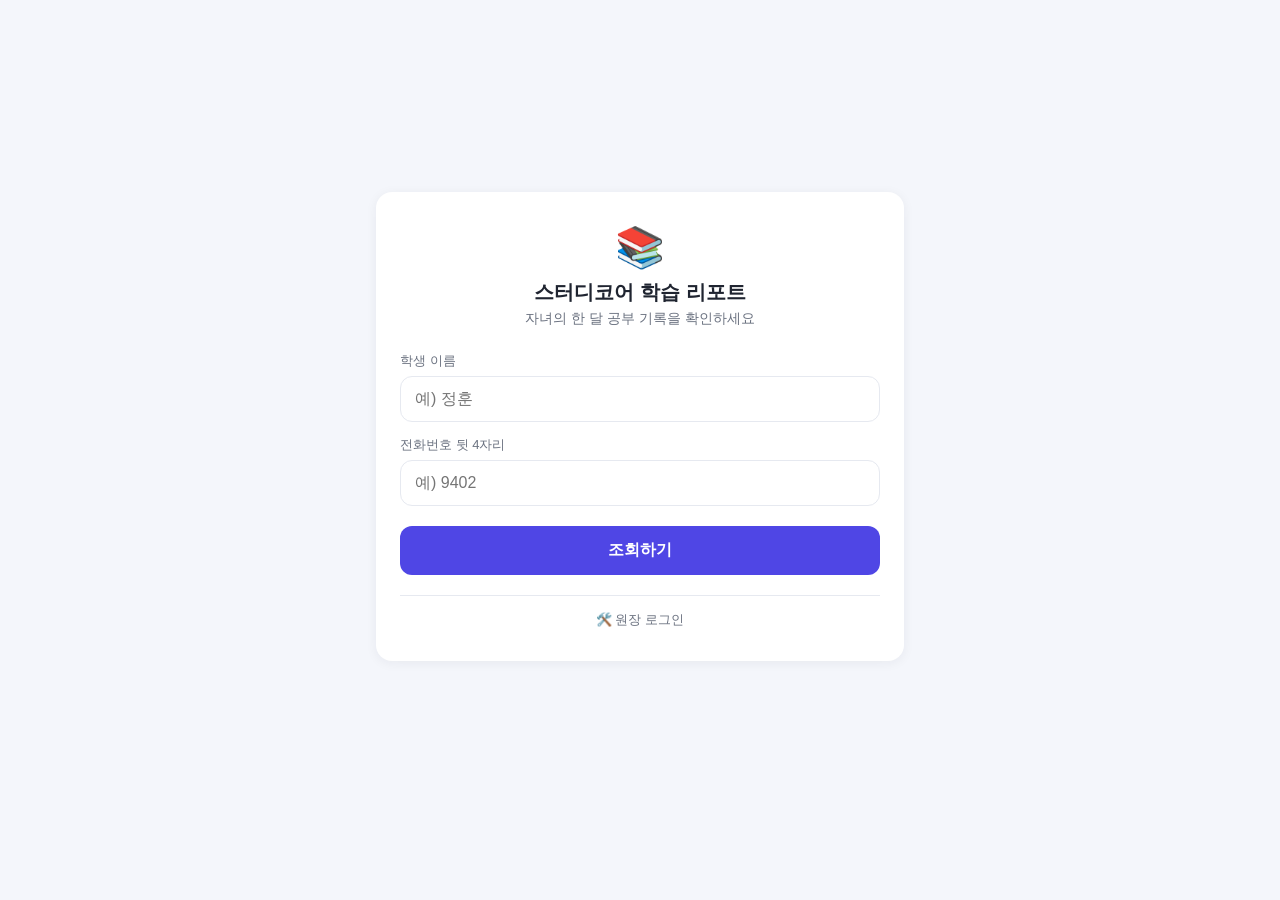
==== web/index.html @ 10ca645f "학생 명부(연락처·프로필) 업로드 기능 추가 - student-info.xlsx 양식 파서(web/roster.js) + 원장 페이지 명부 업로드 UI - 로그인 전화 뒷4자리: " ====
<!DOCTYPE html>
<html lang="ko">
<head>
  <meta charset="UTF-8" />
  <meta name="viewport" content="width=device-width, initial-scale=1.0, viewport-fit=cover" />
  <title>스터디코어 학습 리포트</title>
  <link rel="stylesheet" href="styles.css" />
</head>
<body>
  <!-- ===== 로그인 ===== -->
  <section id="view-login" class="view active">
    <div class="login-card">
      <div class="brand">
        <div class="brand-mark">📚</div>
        <h1>스터디코어 학습 리포트</h1>
        <p class="brand-sub">자녀의 한 달 공부 기록을 확인하세요</p>
      </div>
      <form id="login-form" autocomplete="off">
        <label>
          <span>학생 이름</span>
          <input type="text" id="in-name" placeholder="예) 정훈" required />
        </label>
        <label>
          <span>전화번호 뒷 4자리</span>
          <input type="tel" id="in-phone" inputmode="numeric" maxlength="4"
                 pattern="[0-9]{4}" placeholder="예) 9402" required />
        </label>
        <button type="submit" class="btn-primary">조회하기</button>
        <p id="login-error" class="login-error" hidden></p>
      </form>
      <details class="demo-box" id="demo-box" hidden>
        <summary>🔧 데모 계정 목록 (프로토타입용)</summary>
        <p class="demo-hint">실제 서비스에서는 보이지 않습니다. 아래를 누르면 자동 입력됩니다.</p>
        <div id="demo-list" class="demo-list"></div>
        <p class="demo-hint" style="margin-top:10px"><a href="admin.html">🛠️ 원장용 퇴실 미체크 보정 페이지 →</a></p>
      </details>
      <p class="admin-entry"><a href="admin.html">🛠️ 원장 로그인</a></p>
    </div>
  </section>

  <!-- ===== 월 달력 ===== -->
  <section id="view-calendar" class="view">
    <header class="topbar">
      <div class="topbar-left">
        <div class="student-name" id="cal-student"></div>
        <div class="student-meta" id="cal-meta"></div>
      </div>
      <button class="btn-ghost" id="btn-logout">로그아웃</button>
    </header>

    <div class="month-nav" id="month-nav">
      <button class="nav-arrow" id="prev-month" aria-label="이전 달">‹</button>
      <h2 id="cal-month-title"></h2>
      <button class="nav-arrow" id="next-month" aria-label="다음 달">›</button>
    </div>

    <div id="data-status" class="data-status" hidden></div>

    <div class="summary-grid" id="summary-grid"></div>

    <div class="cal-legend" id="cal-legend">
      <span><i class="dot dot-study"></i> 공부한 날</span>
      <span><i class="dot dot-nocheck"></i> 임시(보정 전)</span>
      <span><i class="dot dot-absent"></i> 결석</span>
      <span><i class="chip-weekend">주말</i></span>
    </div>

    <div class="calendar" id="calendar"></div>

    <div class="class-compare" id="class-compare"></div>

    <button class="btn-primary wide" id="btn-monthly">📊 월간 상세 리포트 보기</button>
  </section>

  <!-- ===== 월간 상세 ===== -->
  <section id="view-monthly" class="view">
    <header class="topbar">
      <button class="btn-ghost" id="btn-back-cal">‹ 달력으로</button>
      <div class="topbar-title" id="monthly-title"></div>
      <span></span>
    </header>
    <div id="monthly-body" class="monthly-body"></div>
  </section>

  <!-- ===== 일자 상세 (모달) ===== -->
  <div id="day-modal" class="modal" hidden>
    <div class="modal-backdrop" data-close="1"></div>
    <div class="modal-card" role="dialog" aria-modal="true">
      <button class="modal-close" data-close="1" aria-label="닫기">✕</button>
      <div id="day-modal-body"></div>
    </div>
  </div>

  <script src="config.js"></script>
  <script src="vendor/supabase.min.js"></script>
  <script src="scapi.js"></script>
  <script src="data.js"></script>
  <script src="dataset.js"></script>
  <script src="aggregate.js"></script>
  <script src="corrections.js"></script>
  <script src="app.js"></script>
</body>
</html>
---- web/styles.css ----
:root {
  --bg: #f4f6fb;
  --card: #ffffff;
  --ink: #1f2430;
  --ink-soft: #6b7280;
  --line: #e6e9f0;
  --primary: #4f46e5;
  --primary-soft: #eef0fe;
  --study: #4f46e5;
  --study-soft: #e8eafe;
  --nocheck: #f59e0b;
  --weekend: #fb7185;
  --good: #16a34a;
  --bad: #dc2626;
  --radius: 16px;
  --shadow: 0 2px 12px rgba(31, 36, 48, 0.06);
}

* { box-sizing: border-box; }
html, body {
  margin: 0; padding: 0;
  background: var(--bg);
  color: var(--ink);
  font-family: "Pretendard", -apple-system, BlinkMacSystemFont, "Segoe UI",
    "Malgun Gothic", "Apple SD Gothic Neo", sans-serif;
  -webkit-font-smoothing: antialiased;
}
button { font-family: inherit; cursor: pointer; }

.view { display: none; max-width: 560px; margin: 0 auto; padding: 0 16px 48px; }
.view.active { display: block; }

/* ===== 로그인 ===== */
#view-login { display: none; min-height: 100vh; }
#view-login.active { display: flex; align-items: center; }
.login-card {
  background: var(--card); width: 100%; border-radius: var(--radius);
  box-shadow: var(--shadow); padding: 32px 24px; margin: 24px auto;
}
.brand { text-align: center; margin-bottom: 24px; }
.brand-mark { font-size: 40px; }
.brand h1 { font-size: 20px; margin: 8px 0 4px; }
.brand-sub { color: var(--ink-soft); font-size: 14px; margin: 0; }
#login-form label { display: block; margin-bottom: 14px; }
#login-form label span { display: block; font-size: 13px; color: var(--ink-soft); margin-bottom: 6px; }
#login-form input {
  width: 100%; padding: 13px 14px; border: 1.5px solid var(--line);
  border-radius: 12px; font-size: 16px; outline: none; transition: border-color .15s;
}
#login-form input:focus { border-color: var(--primary); }
.btn-primary {
  width: 100%; padding: 14px; border: none; border-radius: 12px;
  background: var(--primary); color: #fff; font-size: 16px; font-weight: 600;
  margin-top: 6px; transition: filter .15s;
}
.btn-primary:hover { filter: brightness(1.06); }
.btn-primary.wide { margin-top: 18px; }
.login-error { color: var(--bad); font-size: 13px; text-align: center; margin: 12px 0 0; }

/* 원장 로그인 입구 (로그인 카드 하단, 항상 노출) */
.admin-entry { text-align: center; margin: 20px 0 0; padding-top: 14px; border-top: 1px solid var(--line); }
.admin-entry a { color: var(--ink-soft); font-size: 13px; text-decoration: none; }
.admin-entry a:hover { color: var(--primary); text-decoration: underline; }

.demo-box { margin-top: 22px; border-top: 1px dashed var(--line); padding-top: 14px; }
.demo-box summary { cursor: pointer; color: var(--ink-soft); font-size: 13px; }
.demo-hint { font-size: 12px; color: var(--ink-soft); margin: 8px 0; }
.demo-list { display: flex; flex-wrap: wrap; gap: 6px; max-height: 180px; overflow: auto; }
.demo-chip {
  border: 1px solid var(--line); background: #fafbff; border-radius: 999px;
  padding: 5px 10px; font-size: 12px; color: var(--ink);
}
.demo-chip b { color: var(--primary); }

/* ===== 공통 상단바 ===== */
.topbar {
  display: flex; align-items: center; justify-content: space-between;
  padding: 18px 0 10px; gap: 12px;
}
.student-name { font-size: 19px; font-weight: 700; }
.student-meta { font-size: 12px; color: var(--ink-soft); margin-top: 2px; }
.topbar-title { font-size: 16px; font-weight: 700; }
.btn-ghost {
  border: 1px solid var(--line); background: var(--card); color: var(--ink-soft);
  padding: 8px 12px; border-radius: 10px; font-size: 13px;
}

/* ===== 월 네비 ===== */
.month-nav { display: flex; align-items: center; justify-content: center; gap: 16px; margin: 6px 0 16px; }
.month-nav h2 { font-size: 17px; margin: 0; min-width: 130px; text-align: center; }
.nav-arrow {
  width: 36px; height: 36px; border-radius: 10px; border: 1px solid var(--line);
  background: var(--card); font-size: 20px; color: var(--ink); line-height: 1;
}
.nav-arrow:disabled { opacity: .3; cursor: default; }

/* ===== 데이터 상태 배너 ===== */
.data-status {
  display: flex; gap: 8px; align-items: flex-start; font-size: 12.5px; line-height: 1.45;
  border-radius: 12px; padding: 11px 13px; margin-bottom: 12px;
}
.data-status[hidden] { display: none; }
.data-status .ds-ic { flex: none; }
.data-status .ds-tx b { font-weight: 700; }
.data-status.warn { background: #fff7ed; color: #9a3412; border: 1px solid #fed7aa; }
.data-status.ok { background: #ecfdf5; color: #166534; border: 1px solid #bbf7d0; }

/* ===== 요약 카드 ===== */
.summary-grid { display: grid; grid-template-columns: repeat(2, 1fr); gap: 10px; margin-bottom: 16px; }
.scard.accent .prov-split {
  margin-top: 5px; font-size: 11px; font-weight: 600; line-height: 1.3;
  background: rgba(255,255,255,.18); border-radius: 7px; padding: 3px 7px; display: inline-block;
}
.scard {
  background: var(--card); border-radius: 14px; padding: 14px; box-shadow: var(--shadow);
}
.scard .label { font-size: 12px; color: var(--ink-soft); }
.scard .value { font-size: 22px; font-weight: 700; margin-top: 4px; }
.scard .value small { font-size: 13px; font-weight: 600; color: var(--ink-soft); }
.scard .sub { font-size: 12px; color: var(--ink-soft); margin-top: 3px; }
.scard.accent { background: linear-gradient(135deg, #4f46e5, #6366f1); color: #fff; }
.scard.accent .label, .scard.accent .sub { color: rgba(255,255,255,.85); }
.delta { font-size: 12px; font-weight: 700; }
.delta.up { color: var(--good); }
.delta.down { color: var(--bad); }
.delta.flat { color: var(--ink-soft); }
.scard.accent .delta.up { color: #bbf7d0; }
.scard.accent .delta.down { color: #fecaca; }

/* ===== 범례 ===== */
.cal-legend { display: flex; flex-wrap: wrap; gap: 12px; font-size: 12px; color: var(--ink-soft); margin-bottom: 8px; }
.cal-legend span { display: inline-flex; align-items: center; gap: 4px; }
.dot { width: 9px; height: 9px; border-radius: 50%; display: inline-block; }
.dot-study { background: var(--study); }
.dot-nocheck { background: var(--nocheck); }
.dot-absent { background: #cbd2de; }
.chip-weekend { background: #fff1f2; color: var(--weekend); padding: 1px 6px; border-radius: 6px; font-size: 11px; }

/* ===== 달력 ===== */
.calendar { background: var(--card); border-radius: var(--radius); box-shadow: var(--shadow); padding: 10px; }
.empty-data { text-align: center; color: var(--ink-soft); padding: 40px 16px; line-height: 1.7; font-size: 15px; }
.empty-data small { font-size: 13px; opacity: .85; }
.cal-grid { display: grid; grid-template-columns: repeat(7, 1fr); gap: 4px; }
.cal-dow { text-align: center; font-size: 11px; color: var(--ink-soft); padding: 6px 0; font-weight: 600; }
.cal-dow.sun { color: var(--weekend); }
.cal-dow.sat { color: #3b82f6; }
.cal-cell {
  aspect-ratio: 1 / 1; border-radius: 10px; padding: 4px; display: flex;
  flex-direction: column; align-items: center; justify-content: flex-start;
  border: 1px solid transparent; background: #fafbfd; position: relative; overflow: hidden;
}
.cal-cell.empty { background: transparent; }
.cal-cell.weekend { background: #fff7f8; }
.cal-cell.clickable { cursor: pointer; }
.cal-cell.clickable:hover { border-color: var(--primary); }
.cal-cell.studied { background: var(--study-soft); }
.cal-cell.nocheck { background: #fef3e2; }
.cal-cell .daynum { font-size: 11px; color: var(--ink-soft); align-self: flex-start; line-height: 1; }
.cal-cell.weekend .daynum { color: var(--weekend); }
.cal-cell .time { font-size: 12px; font-weight: 700; margin-top: auto; margin-bottom: 2px; color: var(--study); }
.cal-cell.nocheck .time { color: var(--nocheck); font-size: 10px; }
.cal-cell .badge { position: absolute; top: 3px; right: 4px; font-size: 9px; }
.cal-cell.today { box-shadow: 0 0 0 2px var(--primary) inset; }

/* ===== 반 평균 비교 ===== */
.class-compare { background: var(--card); border-radius: 14px; box-shadow: var(--shadow); padding: 16px; margin-top: 16px; }
.cc-title { font-size: 13px; color: var(--ink-soft); margin-bottom: 12px; }
.cc-row { margin-bottom: 12px; }
.cc-row:last-child { margin-bottom: 0; }
.cc-row .cc-label { display: flex; justify-content: space-between; font-size: 13px; margin-bottom: 5px; }
.cc-bar-track { background: #eef0f5; border-radius: 8px; height: 22px; position: relative; }
.cc-bar { height: 100%; border-radius: 8px; background: var(--primary); position: relative; min-width: 2px; transition: width .4s; }
.cc-avg-mark { position: absolute; top: -3px; bottom: -3px; width: 2px; background: var(--ink); }
.cc-avg-label { font-size: 11px; color: var(--ink-soft); margin-top: 4px; }
.cc-mine { color: var(--primary); font-weight: 700; }

/* ===== 월간 상세 ===== */
.monthly-body > section { background: var(--card); border-radius: var(--radius); box-shadow: var(--shadow); padding: 18px 16px; margin-bottom: 14px; }
.monthly-body h3 { font-size: 15px; margin: 0 0 14px; }
.mb-sub { font-size: 12px; color: var(--ink-soft); font-weight: 400; }

/* 이번 달 한눈에 보기 */
.insights { background: linear-gradient(135deg, #f7f7ff, #fff) !important; }
.insight-list { display: flex; flex-direction: column; gap: 8px; }
.insight { display: flex; gap: 10px; align-items: flex-start; font-size: 13.5px; line-height: 1.5; background: #fafbfd; border-radius: 10px; padding: 10px 12px; }
.insight .i-ic { flex: none; font-size: 15px; line-height: 1.4; }
.insight .i-tx b { color: var(--primary); font-weight: 700; }

/* 막대 추이 차트 */
.bars { display: flex; align-items: flex-end; gap: 3px; height: 150px; border-bottom: 1px solid var(--line); padding-bottom: 2px; }
.bar-wrap { flex: 1; display: flex; flex-direction: column; align-items: center; justify-content: flex-end; height: 100%; min-width: 0; }
.bar { width: 100%; max-width: 14px; background: var(--study); border-radius: 3px 3px 0 0; min-height: 1px; }
.bar.weekend { background: var(--weekend); }
.bar.nocheck { background: var(--nocheck); }
.bar.zero { background: #dde1ea; }
.bar-x { display: flex; gap: 3px; margin-top: 4px; }
.bar-x .bx { flex: 1; text-align: center; font-size: 8px; color: var(--ink-soft); min-width: 0; }

/* 요일 패턴 */
.dow-grid { display: grid; grid-template-columns: repeat(7, 1fr); gap: 6px; text-align: center; }
.dow-cell .dn { font-size: 12px; color: var(--ink-soft); }
.dow-cell .db { background: #eef0f5; border-radius: 8px; margin-top: 6px; display: flex; align-items: flex-end; height: 90px; }
.dow-cell .dbf { width: 100%; background: var(--primary); border-radius: 8px; min-height: 2px; }
.dow-cell.we .dbf { background: var(--weekend); }
.dow-cell .dv { font-size: 11px; margin-top: 4px; font-weight: 600; }

/* 평일/주말 도넛형 비교(막대) */
.ww { display: flex; gap: 14px; }
.ww-item { flex: 1; text-align: center; padding: 14px; border-radius: 12px; background: #fafbfd; }
.ww-item .wl { font-size: 13px; color: var(--ink-soft); }
.ww-item .wv { font-size: 22px; font-weight: 700; margin-top: 6px; }
.ww-item.weekday .wv { color: var(--primary); }
.ww-item.weekend .wv { color: var(--weekend); }

/* 입실 시간대 */
.hours { display: flex; align-items: flex-end; gap: 2px; height: 80px; }
.hours .hb { flex: 1; background: var(--study-soft); border-radius: 2px 2px 0 0; min-height: 1px; position: relative; }
.hours .hb.peak { background: var(--primary); }
.hours-x { display: flex; gap: 2px; margin-top: 3px; }
.hours-x .hx { flex: 1; text-align: center; font-size: 8px; color: var(--ink-soft); }

.kv { display: flex; justify-content: space-between; padding: 8px 0; border-bottom: 1px solid var(--line); font-size: 14px; }
.kv:last-child { border-bottom: none; }
.kv .k { color: var(--ink-soft); }
.kv .v { font-weight: 600; }

/* ===== 일자 상세 모달 ===== */
.modal { position: fixed; inset: 0; z-index: 50; display: flex; align-items: flex-end; justify-content: center; }
.modal[hidden] { display: none; }
.modal-backdrop { position: absolute; inset: 0; background: rgba(15,18,28,.45); }
.modal-card {
  position: relative; background: var(--card); width: 100%; max-width: 560px;
  border-radius: 20px 20px 0 0; padding: 22px 18px 28px; max-height: 88vh; overflow: auto;
  animation: slideUp .22s ease; box-shadow: 0 -4px 24px rgba(0,0,0,.12);
}
@media (min-width: 600px) { .modal { align-items: center; } .modal-card { border-radius: 20px; } }
@keyframes slideUp { from { transform: translateY(24px); opacity: .6; } to { transform: none; opacity: 1; } }
.modal-close { position: absolute; top: 14px; right: 14px; border: none; background: #f1f2f6; width: 30px; height: 30px; border-radius: 50%; font-size: 14px; color: var(--ink-soft); }
.dm-date { font-size: 18px; font-weight: 700; }
.dm-dow { font-size: 13px; color: var(--ink-soft); margin-left: 6px; }
.dm-hero { display: flex; gap: 10px; margin: 16px 0; }
.dm-hero .h { flex: 1; background: #fafbfd; border-radius: 12px; padding: 12px; text-align: center; }
.dm-hero .h .hl { font-size: 11px; color: var(--ink-soft); }
.dm-hero .h .hv { font-size: 18px; font-weight: 700; margin-top: 4px; }
.dm-hero .h.net .hv { color: var(--primary); }
.dm-badge { display: inline-block; background: #fef3e2; color: var(--nocheck); font-size: 12px; padding: 4px 10px; border-radius: 8px; margin: 4px 0 8px; }
.dm-badge.ok { background: #ecfdf5; color: var(--good); }
.session { border: 1px solid var(--line); border-radius: 12px; padding: 12px; margin-top: 10px; }
.session .s-head { display: flex; justify-content: space-between; align-items: center; font-weight: 600; }
.session .s-time { font-size: 15px; }
.session .s-net { color: var(--primary); font-size: 13px; }
.session .s-meta { font-size: 12px; color: var(--ink-soft); margin-top: 6px; display: flex; gap: 12px; flex-wrap: wrap; }
.session .s-reason { font-size: 12px; margin-top: 6px; }
.session.warn { border-color: #fcd9a2; background: #fffaf2; }
.timeline { height: 8px; background: #eef0f5; border-radius: 5px; margin-top: 10px; position: relative; overflow: hidden; }
.timeline .seg { position: absolute; top: 0; bottom: 0; background: var(--study); border-radius: 5px; }
.tl-axis { display: flex; justify-content: space-between; font-size: 10px; color: var(--ink-soft); margin-top: 3px; }
.empty-note { color: var(--ink-soft); font-size: 13px; text-align: center; padding: 24px 0; }
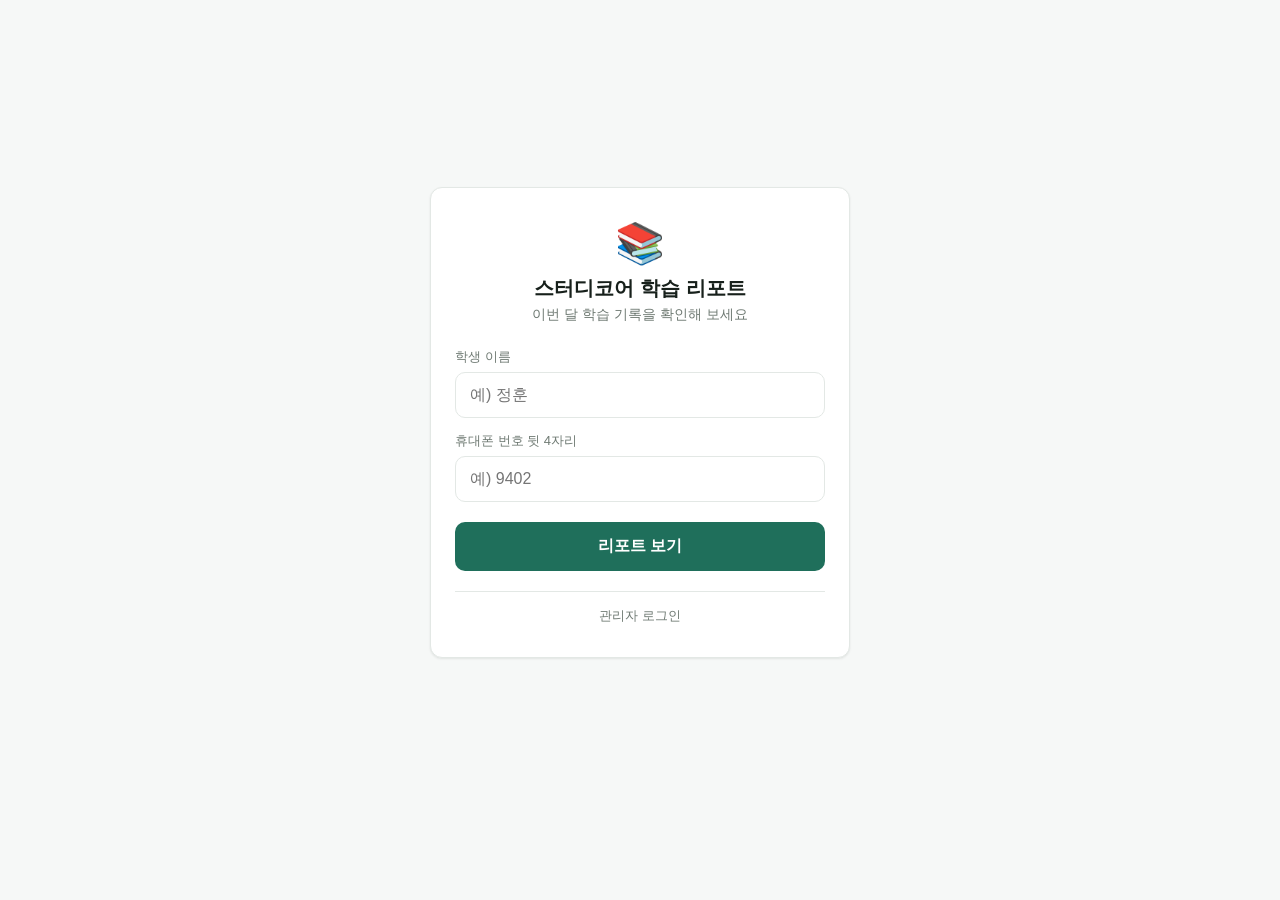
==== commit 41f3f376: "Refine report UI language and time formatting" ====
--- a/web/index.html
+++ b/web/index.html
@@ -13,7 +13,7 @@
       <div class="brand">
         <div class="brand-mark">📚</div>
         <h1>스터디코어 학습 리포트</h1>
-        <p class="brand-sub">자녀의 한 달 공부 기록을 확인하세요</p>
+        <p class="brand-sub">이번 달 학습 기록을 확인해 보세요</p>
       </div>
       <form id="login-form" autocomplete="off">
         <label>
@@ -21,20 +21,20 @@
           <input type="text" id="in-name" placeholder="예) 정훈" required />
         </label>
         <label>
-          <span>전화번호 뒷 4자리</span>
+          <span>휴대폰 번호 뒷 4자리</span>
           <input type="tel" id="in-phone" inputmode="numeric" maxlength="4"
                  pattern="[0-9]{4}" placeholder="예) 9402" required />
         </label>
-        <button type="submit" class="btn-primary">조회하기</button>
+        <button type="submit" class="btn-primary">리포트 보기</button>
         <p id="login-error" class="login-error" hidden></p>
       </form>
       <details class="demo-box" id="demo-box" hidden>
-        <summary>🔧 데모 계정 목록 (프로토타입용)</summary>
-        <p class="demo-hint">실제 서비스에서는 보이지 않습니다. 아래를 누르면 자동 입력됩니다.</p>
+        <summary>데모 계정</summary>
+        <p class="demo-hint">선택하면 입력란에 자동으로 채워집니다.</p>
         <div id="demo-list" class="demo-list"></div>
-        <p class="demo-hint" style="margin-top:10px"><a href="admin.html">🛠️ 원장용 퇴실 미체크 보정 페이지 →</a></p>
+        <p class="demo-hint" style="margin-top:10px"><a href="admin.html">관리자 화면으로 이동</a></p>
       </details>
-      <p class="admin-entry"><a href="admin.html">🛠️ 원장 로그인</a></p>
+      <p class="admin-entry"><a href="admin.html">관리자 로그인</a></p>
     </div>
   </section>
 
@@ -59,8 +59,8 @@
     <div class="summary-grid" id="summary-grid"></div>
 
     <div class="cal-legend" id="cal-legend">
-      <span><i class="dot dot-study"></i> 공부한 날</span>
-      <span><i class="dot dot-nocheck"></i> 임시(보정 전)</span>
+      <span><i class="dot dot-study"></i> 학습 기록</span>
+      <span><i class="dot dot-nocheck"></i> 확인 필요</span>
       <span><i class="dot dot-absent"></i> 결석</span>
       <span><i class="chip-weekend">주말</i></span>
     </div>
@@ -69,13 +69,13 @@
 
     <div class="class-compare" id="class-compare"></div>
 
-    <button class="btn-primary wide" id="btn-monthly">📊 월간 상세 리포트 보기</button>
+    <button class="btn-primary wide" id="btn-monthly">월간 리포트 자세히 보기</button>
   </section>
 
   <!-- ===== 월간 상세 ===== -->
   <section id="view-monthly" class="view">
     <header class="topbar">
-      <button class="btn-ghost" id="btn-back-cal">‹ 달력으로</button>
+      <button class="btn-ghost" id="btn-back-cal">‹ 월간 달력</button>
       <div class="topbar-title" id="monthly-title"></div>
       <span></span>
     </header>
--- a/web/styles.css
+++ b/web/styles.css
@@ -1,19 +1,25 @@
 :root {
-  --bg: #f4f6fb;
+  /* 프리미엄 학습 리포트 톤 — 딥 그린 중심 */
+  --bg: #f6f8f7;
   --card: #ffffff;
-  --ink: #1f2430;
-  --ink-soft: #6b7280;
-  --line: #e6e9f0;
-  --primary: #4f46e5;
-  --primary-soft: #eef0fe;
-  --study: #4f46e5;
-  --study-soft: #e8eafe;
-  --nocheck: #f59e0b;
-  --weekend: #fb7185;
-  --good: #16a34a;
+  --ink: #17201b;
+  --ink-soft: #6f7a73;
+  --line: #e3e8e5;
+  --primary: #1f6f5b;       /* 딥 그린 */
+  --primary-soft: #e8f3ef;
+  --accent: #3b82a0;        /* 차콜 블루(보조) */
+  --study: #1f6f5b;
+  --study-soft: #e8f3ef;
+  --nocheck: #d97706;       /* 임시·경고(앰버) */
+  --weekend: #b5734e;       /* 주말(차분한 테라코타) */
+  --good: #1f8a5b;
   --bad: #dc2626;
-  --radius: 16px;
-  --shadow: 0 2px 12px rgba(31, 36, 48, 0.06);
+  --neutral-bar: #b7ccc3;   /* 중립 차트 막대 */
+  --fill: #f3f7f5;          /* 카드 내부 옅은 면 */
+  --track: #eaf0ed;         /* 차트 트랙 */
+  --radius: 12px;
+  --shadow: 0 1px 3px rgba(23, 32, 27, .05), 0 1px 2px rgba(23, 32, 27, .04);
+  --card-border: 1px solid var(--line);
 }
 
 * { box-sizing: border-box; }
@@ -27,7 +33,7 @@
 }
 button { font-family: inherit; cursor: pointer; }
 
-.view { display: none; max-width: 560px; margin: 0 auto; padding: 0 16px 48px; }
+.view { display: none; max-width: 600px; margin: 0 auto; padding: 0 16px 48px; }
 .view.active { display: block; }
 
 /* ===== 로그인 ===== */
@@ -35,7 +41,7 @@
 #view-login.active { display: flex; align-items: center; }
 .login-card {
   background: var(--card); width: 100%; border-radius: var(--radius);
-  box-shadow: var(--shadow); padding: 32px 24px; margin: 24px auto;
+  box-shadow: var(--shadow); border: var(--card-border); padding: 32px 24px; margin: 24px auto; max-width: 420px;
 }
 .brand { text-align: center; margin-bottom: 24px; }
 .brand-mark { font-size: 40px; }
@@ -45,11 +51,11 @@
 #login-form label span { display: block; font-size: 13px; color: var(--ink-soft); margin-bottom: 6px; }
 #login-form input {
   width: 100%; padding: 13px 14px; border: 1.5px solid var(--line);
-  border-radius: 12px; font-size: 16px; outline: none; transition: border-color .15s;
+  border-radius: 10px; font-size: 16px; outline: none; transition: border-color .15s;
 }
 #login-form input:focus { border-color: var(--primary); }
 .btn-primary {
-  width: 100%; padding: 14px; border: none; border-radius: 12px;
+  width: 100%; padding: 14px; border: none; border-radius: 10px;
   background: var(--primary); color: #fff; font-size: 16px; font-weight: 600;
   margin-top: 6px; transition: filter .15s;
 }
@@ -57,7 +63,7 @@
 .btn-primary.wide { margin-top: 18px; }
 .login-error { color: var(--bad); font-size: 13px; text-align: center; margin: 12px 0 0; }
 
-/* 원장 로그인 입구 (로그인 카드 하단, 항상 노출) */
+/* 원장 로그인 입구 */
 .admin-entry { text-align: center; margin: 20px 0 0; padding-top: 14px; border-top: 1px solid var(--line); }
 .admin-entry a { color: var(--ink-soft); font-size: 13px; text-decoration: none; }
 .admin-entry a:hover { color: var(--primary); text-decoration: underline; }
@@ -67,7 +73,7 @@
 .demo-hint { font-size: 12px; color: var(--ink-soft); margin: 8px 0; }
 .demo-list { display: flex; flex-wrap: wrap; gap: 6px; max-height: 180px; overflow: auto; }
 .demo-chip {
-  border: 1px solid var(--line); background: #fafbff; border-radius: 999px;
+  border: 1px solid var(--line); background: var(--fill); border-radius: 999px;
   padding: 5px 10px; font-size: 12px; color: var(--ink);
 }
 .demo-chip b { color: var(--primary); }
@@ -82,14 +88,14 @@
 .topbar-title { font-size: 16px; font-weight: 700; }
 .btn-ghost {
   border: 1px solid var(--line); background: var(--card); color: var(--ink-soft);
-  padding: 8px 12px; border-radius: 10px; font-size: 13px;
+  padding: 8px 12px; border-radius: 9px; font-size: 13px;
 }
 
 /* ===== 월 네비 ===== */
 .month-nav { display: flex; align-items: center; justify-content: center; gap: 16px; margin: 6px 0 16px; }
 .month-nav h2 { font-size: 17px; margin: 0; min-width: 130px; text-align: center; }
 .nav-arrow {
-  width: 36px; height: 36px; border-radius: 10px; border: 1px solid var(--line);
+  width: 36px; height: 36px; border-radius: 9px; border: 1px solid var(--line);
   background: var(--card); font-size: 20px; color: var(--ink); line-height: 1;
 }
 .nav-arrow:disabled { opacity: .3; cursor: default; }
@@ -97,34 +103,35 @@
 /* ===== 데이터 상태 배너 ===== */
 .data-status {
   display: flex; gap: 8px; align-items: flex-start; font-size: 12.5px; line-height: 1.45;
-  border-radius: 12px; padding: 11px 13px; margin-bottom: 12px;
+  border-radius: 10px; padding: 11px 13px; margin-bottom: 12px;
 }
 .data-status[hidden] { display: none; }
 .data-status .ds-ic { flex: none; }
 .data-status .ds-tx b { font-weight: 700; }
-.data-status.warn { background: #fff7ed; color: #9a3412; border: 1px solid #fed7aa; }
-.data-status.ok { background: #ecfdf5; color: #166534; border: 1px solid #bbf7d0; }
+.data-status.warn { background: #fdf4e6; color: #92500a; border: 1px solid #f5d9a8; }
+.data-status.ok { background: var(--primary-soft); color: #155c49; border: 1px solid #c4e3d8; }
 
 /* ===== 요약 카드 ===== */
 .summary-grid { display: grid; grid-template-columns: repeat(2, 1fr); gap: 10px; margin-bottom: 16px; }
-.scard.accent .prov-split {
-  margin-top: 5px; font-size: 11px; font-weight: 600; line-height: 1.3;
-  background: rgba(255,255,255,.18); border-radius: 7px; padding: 3px 7px; display: inline-block;
-}
 .scard {
-  background: var(--card); border-radius: 14px; padding: 14px; box-shadow: var(--shadow);
+  background: var(--card); border-radius: var(--radius); padding: 14px;
+  box-shadow: var(--shadow); border: var(--card-border);
 }
 .scard .label { font-size: 12px; color: var(--ink-soft); }
 .scard .value { font-size: 22px; font-weight: 700; margin-top: 4px; }
 .scard .value small { font-size: 13px; font-weight: 600; color: var(--ink-soft); }
 .scard .sub { font-size: 12px; color: var(--ink-soft); margin-top: 3px; }
-.scard.accent { background: linear-gradient(135deg, #4f46e5, #6366f1); color: #fff; }
+.scard.accent { background: linear-gradient(135deg, #1f6f5b, #28856d); color: #fff; border-color: transparent; }
 .scard.accent .label, .scard.accent .sub { color: rgba(255,255,255,.85); }
+.scard.accent .prov-split {
+  margin-top: 5px; font-size: 11px; font-weight: 600; line-height: 1.3;
+  background: rgba(255,255,255,.18); border-radius: 7px; padding: 3px 7px; display: inline-block;
+}
 .delta { font-size: 12px; font-weight: 700; }
 .delta.up { color: var(--good); }
 .delta.down { color: var(--bad); }
 .delta.flat { color: var(--ink-soft); }
-.scard.accent .delta.up { color: #bbf7d0; }
+.scard.accent .delta.up { color: #bff0db; }
 .scard.accent .delta.down { color: #fecaca; }
 
 /* ===== 범례 ===== */
@@ -133,28 +140,28 @@
 .dot { width: 9px; height: 9px; border-radius: 50%; display: inline-block; }
 .dot-study { background: var(--study); }
 .dot-nocheck { background: var(--nocheck); }
-.dot-absent { background: #cbd2de; }
-.chip-weekend { background: #fff1f2; color: var(--weekend); padding: 1px 6px; border-radius: 6px; font-size: 11px; }
+.dot-absent { background: #c2ccc6; }
+.chip-weekend { background: #f6ede6; color: var(--weekend); padding: 1px 6px; border-radius: 6px; font-size: 11px; }
 
 /* ===== 달력 ===== */
-.calendar { background: var(--card); border-radius: var(--radius); box-shadow: var(--shadow); padding: 10px; }
+.calendar { background: var(--card); border-radius: var(--radius); box-shadow: var(--shadow); border: var(--card-border); padding: 10px; }
 .empty-data { text-align: center; color: var(--ink-soft); padding: 40px 16px; line-height: 1.7; font-size: 15px; }
 .empty-data small { font-size: 13px; opacity: .85; }
 .cal-grid { display: grid; grid-template-columns: repeat(7, 1fr); gap: 4px; }
 .cal-dow { text-align: center; font-size: 11px; color: var(--ink-soft); padding: 6px 0; font-weight: 600; }
 .cal-dow.sun { color: var(--weekend); }
-.cal-dow.sat { color: #3b82f6; }
+.cal-dow.sat { color: var(--accent); }
 .cal-cell {
-  aspect-ratio: 1 / 1; border-radius: 10px; padding: 4px; display: flex;
+  aspect-ratio: 1 / 1; border-radius: 9px; padding: 4px; display: flex;
   flex-direction: column; align-items: center; justify-content: flex-start;
-  border: 1px solid transparent; background: #fafbfd; position: relative; overflow: hidden;
+  border: 1px solid transparent; background: var(--fill); position: relative; overflow: hidden;
 }
 .cal-cell.empty { background: transparent; }
-.cal-cell.weekend { background: #fff7f8; }
+.cal-cell.weekend { background: #faf5f0; }
 .cal-cell.clickable { cursor: pointer; }
 .cal-cell.clickable:hover { border-color: var(--primary); }
 .cal-cell.studied { background: var(--study-soft); }
-.cal-cell.nocheck { background: #fef3e2; }
+.cal-cell.nocheck { background: #fdf3e3; }
 .cal-cell .daynum { font-size: 11px; color: var(--ink-soft); align-self: flex-start; line-height: 1; }
 .cal-cell.weekend .daynum { color: var(--weekend); }
 .cal-cell .time { font-size: 12px; font-weight: 700; margin-top: auto; margin-bottom: 2px; color: var(--study); }
@@ -162,27 +169,27 @@
 .cal-cell .badge { position: absolute; top: 3px; right: 4px; font-size: 9px; }
 .cal-cell.today { box-shadow: 0 0 0 2px var(--primary) inset; }
 
-/* ===== 반 평균 비교 ===== */
-.class-compare { background: var(--card); border-radius: 14px; box-shadow: var(--shadow); padding: 16px; margin-top: 16px; }
+/* ===== 반 평균 비교 (중립 톤) ===== */
+.class-compare { background: var(--card); border-radius: var(--radius); box-shadow: var(--shadow); border: var(--card-border); padding: 16px; margin-top: 16px; }
 .cc-title { font-size: 13px; color: var(--ink-soft); margin-bottom: 12px; }
 .cc-row { margin-bottom: 12px; }
 .cc-row:last-child { margin-bottom: 0; }
 .cc-row .cc-label { display: flex; justify-content: space-between; font-size: 13px; margin-bottom: 5px; }
-.cc-bar-track { background: #eef0f5; border-radius: 8px; height: 22px; position: relative; }
-.cc-bar { height: 100%; border-radius: 8px; background: var(--primary); position: relative; min-width: 2px; transition: width .4s; }
-.cc-avg-mark { position: absolute; top: -3px; bottom: -3px; width: 2px; background: var(--ink); }
+.cc-bar-track { background: var(--track); border-radius: 8px; height: 22px; position: relative; }
+.cc-bar { height: 100%; border-radius: 8px; background: var(--neutral-bar); position: relative; min-width: 2px; transition: width .4s; }
+.cc-avg-mark { position: absolute; top: -3px; bottom: -3px; width: 2px; background: var(--ink-soft); }
 .cc-avg-label { font-size: 11px; color: var(--ink-soft); margin-top: 4px; }
 .cc-mine { color: var(--primary); font-weight: 700; }
 
 /* ===== 월간 상세 ===== */
-.monthly-body > section { background: var(--card); border-radius: var(--radius); box-shadow: var(--shadow); padding: 18px 16px; margin-bottom: 14px; }
+.monthly-body > section { background: var(--card); border-radius: var(--radius); box-shadow: var(--shadow); border: var(--card-border); padding: 18px 16px; margin-bottom: 14px; }
 .monthly-body h3 { font-size: 15px; margin: 0 0 14px; }
 .mb-sub { font-size: 12px; color: var(--ink-soft); font-weight: 400; }
 
 /* 이번 달 한눈에 보기 */
-.insights { background: linear-gradient(135deg, #f7f7ff, #fff) !important; }
+.insights { background: linear-gradient(135deg, #f1f7f4, #fff) !important; }
 .insight-list { display: flex; flex-direction: column; gap: 8px; }
-.insight { display: flex; gap: 10px; align-items: flex-start; font-size: 13.5px; line-height: 1.5; background: #fafbfd; border-radius: 10px; padding: 10px 12px; }
+.insight { display: flex; gap: 10px; align-items: flex-start; font-size: 13.5px; line-height: 1.5; background: var(--fill); border-radius: 10px; padding: 10px 12px; }
 .insight .i-ic { flex: none; font-size: 15px; line-height: 1.4; }
 .insight .i-tx b { color: var(--primary); font-weight: 700; }
 
@@ -192,21 +199,21 @@
 .bar { width: 100%; max-width: 14px; background: var(--study); border-radius: 3px 3px 0 0; min-height: 1px; }
 .bar.weekend { background: var(--weekend); }
 .bar.nocheck { background: var(--nocheck); }
-.bar.zero { background: #dde1ea; }
+.bar.zero { background: #d6ddd9; }
 .bar-x { display: flex; gap: 3px; margin-top: 4px; }
 .bar-x .bx { flex: 1; text-align: center; font-size: 8px; color: var(--ink-soft); min-width: 0; }
 
 /* 요일 패턴 */
 .dow-grid { display: grid; grid-template-columns: repeat(7, 1fr); gap: 6px; text-align: center; }
 .dow-cell .dn { font-size: 12px; color: var(--ink-soft); }
-.dow-cell .db { background: #eef0f5; border-radius: 8px; margin-top: 6px; display: flex; align-items: flex-end; height: 90px; }
+.dow-cell .db { background: var(--track); border-radius: 8px; margin-top: 6px; display: flex; align-items: flex-end; height: 90px; }
 .dow-cell .dbf { width: 100%; background: var(--primary); border-radius: 8px; min-height: 2px; }
 .dow-cell.we .dbf { background: var(--weekend); }
 .dow-cell .dv { font-size: 11px; margin-top: 4px; font-weight: 600; }
 
-/* 평일/주말 도넛형 비교(막대) */
+/* 평일/주말 비교 */
 .ww { display: flex; gap: 14px; }
-.ww-item { flex: 1; text-align: center; padding: 14px; border-radius: 12px; background: #fafbfd; }
+.ww-item { flex: 1; text-align: center; padding: 14px; border-radius: 10px; background: var(--fill); }
 .ww-item .wl { font-size: 13px; color: var(--ink-soft); }
 .ww-item .wv { font-size: 22px; font-weight: 700; margin-top: 6px; }
 .ww-item.weekday .wv { color: var(--primary); }
@@ -230,29 +237,65 @@
 .modal-backdrop { position: absolute; inset: 0; background: rgba(15,18,28,.45); }
 .modal-card {
   position: relative; background: var(--card); width: 100%; max-width: 560px;
-  border-radius: 20px 20px 0 0; padding: 22px 18px 28px; max-height: 88vh; overflow: auto;
+  border-radius: 18px 18px 0 0; padding: 22px 18px 28px; max-height: 88vh; overflow: auto;
   animation: slideUp .22s ease; box-shadow: 0 -4px 24px rgba(0,0,0,.12);
 }
-@media (min-width: 600px) { .modal { align-items: center; } .modal-card { border-radius: 20px; } }
+@media (min-width: 600px) { .modal { align-items: center; } .modal-card { border-radius: 16px; } }
 @keyframes slideUp { from { transform: translateY(24px); opacity: .6; } to { transform: none; opacity: 1; } }
-.modal-close { position: absolute; top: 14px; right: 14px; border: none; background: #f1f2f6; width: 30px; height: 30px; border-radius: 50%; font-size: 14px; color: var(--ink-soft); }
+.modal-close { position: absolute; top: 14px; right: 14px; border: none; background: var(--fill); width: 30px; height: 30px; border-radius: 50%; font-size: 14px; color: var(--ink-soft); }
 .dm-date { font-size: 18px; font-weight: 700; }
 .dm-dow { font-size: 13px; color: var(--ink-soft); margin-left: 6px; }
 .dm-hero { display: flex; gap: 10px; margin: 16px 0; }
-.dm-hero .h { flex: 1; background: #fafbfd; border-radius: 12px; padding: 12px; text-align: center; }
+.dm-hero .h { flex: 1; background: var(--fill); border-radius: 10px; padding: 12px; text-align: center; }
 .dm-hero .h .hl { font-size: 11px; color: var(--ink-soft); }
 .dm-hero .h .hv { font-size: 18px; font-weight: 700; margin-top: 4px; }
 .dm-hero .h.net .hv { color: var(--primary); }
-.dm-badge { display: inline-block; background: #fef3e2; color: var(--nocheck); font-size: 12px; padding: 4px 10px; border-radius: 8px; margin: 4px 0 8px; }
-.dm-badge.ok { background: #ecfdf5; color: var(--good); }
-.session { border: 1px solid var(--line); border-radius: 12px; padding: 12px; margin-top: 10px; }
+.dm-badge { display: inline-block; background: #fdf3e3; color: var(--nocheck); font-size: 12px; padding: 4px 10px; border-radius: 8px; margin: 4px 0 8px; }
+.dm-badge.ok { background: var(--primary-soft); color: var(--good); }
+.session { border: 1px solid var(--line); border-radius: 10px; padding: 12px; margin-top: 10px; }
 .session .s-head { display: flex; justify-content: space-between; align-items: center; font-weight: 600; }
 .session .s-time { font-size: 15px; }
 .session .s-net { color: var(--primary); font-size: 13px; }
 .session .s-meta { font-size: 12px; color: var(--ink-soft); margin-top: 6px; display: flex; gap: 12px; flex-wrap: wrap; }
 .session .s-reason { font-size: 12px; margin-top: 6px; }
-.session.warn { border-color: #fcd9a2; background: #fffaf2; }
-.timeline { height: 8px; background: #eef0f5; border-radius: 5px; margin-top: 10px; position: relative; overflow: hidden; }
+.session.warn { border-color: #f5d9a8; background: #fdf8ef; }
+.timeline { height: 8px; background: var(--track); border-radius: 5px; margin-top: 10px; position: relative; overflow: hidden; }
 .timeline .seg { position: absolute; top: 0; bottom: 0; background: var(--study); border-radius: 5px; }
 .tl-axis { display: flex; justify-content: space-between; font-size: 10px; color: var(--ink-soft); margin-top: 3px; }
 .empty-note { color: var(--ink-soft); font-size: 13px; text-align: center; padding: 24px 0; }
+
+/* ===== 넓은 화면: 전체 화면 균형 레이아웃 ===== */
+@media (min-width: 760px) {
+  .view { max-width: 720px; }
+  .summary-grid { grid-template-columns: repeat(4, 1fr); }
+}
+@media (min-width: 1040px) {
+  .view { max-width: 1000px; padding-bottom: 56px; }
+
+  /* 달력 화면: 왼쪽 달력 | 오른쪽에 요약 카드(1열) + 반평균 */
+  #view-calendar.active {
+    display: grid; column-gap: 22px; align-items: start;
+    grid-template-columns: minmax(0, 1.7fr) minmax(0, 1fr);
+    grid-template-areas:
+      "bar     bar"
+      "nav     nav"
+      "status  status"
+      "legend  legend"
+      "cal     summary"
+      "cal     compare"
+      "monthly monthly";
+  }
+  #view-calendar.active > .topbar { grid-area: bar; }
+  #view-calendar.active > .month-nav { grid-area: nav; }
+  #view-calendar.active > #data-status { grid-area: status; }
+  #view-calendar.active > .cal-legend { grid-area: legend; }
+  #view-calendar.active > .calendar { grid-area: cal; align-self: stretch; }
+  #view-calendar.active > .summary-grid { grid-area: summary; grid-template-columns: 1fr; }
+  #view-calendar.active > .class-compare { grid-area: compare; margin-top: 12px; }
+  #view-calendar.active > #btn-monthly { grid-area: monthly; }
+  .cal-cell .time { font-size: 13px; }
+
+  /* 월간 상세: 1단(세로 단일 컬럼) */
+  .monthly-body { display: block; }
+  .monthly-body > section { margin-bottom: 14px; }
+}
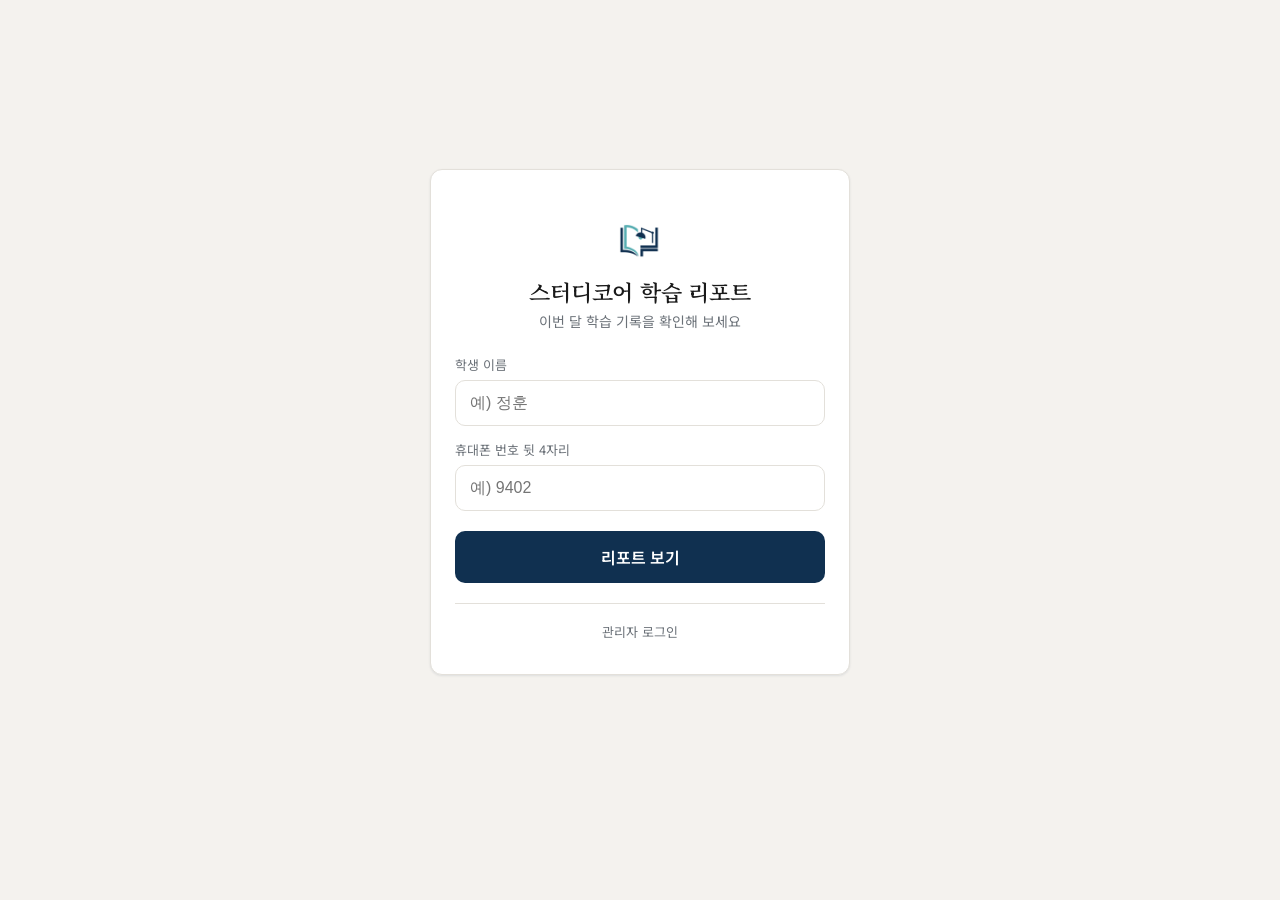
==== commit fe647c05: "studycore.kr 브랜드 톤앤매너 적용 + OG 이미지 - 브랜드 리테마: 네이비(#103050) + 틸(#57adb1) + 웜 페이퍼, 본사와 동일   - styles.cs" ====
--- a/web/index.html
+++ b/web/index.html
@@ -3,7 +3,36 @@
 <head>
   <meta charset="UTF-8" />
   <meta name="viewport" content="width=device-width, initial-scale=1.0, viewport-fit=cover" />
-  <title>스터디코어 학습 리포트</title>
+  <title>스터디코어 학습 리포트 | 자녀의 한 달 공부 기록</title>
+  <meta name="description" content="스터디코어 학습 리포트 — 자녀의 월간 순공부시간·출결·반 평균을 한눈에 확인하세요." />
+  <meta name="theme-color" content="#103050" />
+
+  <!-- Open Graph / Twitter -->
+  <meta property="og:type" content="website" />
+  <meta property="og:site_name" content="스터디코어 학습 리포트" />
+  <meta property="og:title" content="스터디코어 학습 리포트 | 자녀의 한 달 공부 기록" />
+  <meta property="og:description" content="월간 순공부시간 · 출결 달력 · 반 평균 비교를 한눈에." />
+  <meta property="og:url" content="https://report.studycore.kr" />
+  <meta property="og:image" content="https://report.studycore.kr/og.png" />
+  <meta property="og:image:width" content="1200" />
+  <meta property="og:image:height" content="630" />
+  <meta property="og:image:alt" content="스터디코어 학습 리포트" />
+  <meta property="og:locale" content="ko_KR" />
+  <meta name="twitter:card" content="summary_large_image" />
+  <meta name="twitter:title" content="스터디코어 학습 리포트 | 자녀의 한 달 공부 기록" />
+  <meta name="twitter:description" content="월간 순공부시간 · 출결 달력 · 반 평균 비교를 한눈에." />
+  <meta name="twitter:image" content="https://report.studycore.kr/og.png" />
+
+  <!-- 파비콘 / 아이콘 -->
+  <link rel="icon" href="favicon.ico" sizes="any" />
+  <link rel="icon" type="image/png" href="icon-192x192.png" sizes="192x192" />
+  <link rel="apple-touch-icon" href="apple-touch-icon.png" sizes="180x180" />
+
+  <!-- 본사와 동일한 폰트 (Noto Serif/Sans KR + IBM Plex Mono) -->
+  <link rel="preconnect" href="https://fonts.googleapis.com" />
+  <link rel="preconnect" href="https://fonts.gstatic.com" crossorigin />
+  <link href="https://fonts.googleapis.com/css2?family=IBM+Plex+Mono:wght@500;600&family=Noto+Sans+KR:wght@400;500;700&family=Noto+Serif+KR:wght@500;600;700&display=swap" rel="stylesheet" />
+
   <link rel="stylesheet" href="styles.css" />
 </head>
 <body>
@@ -11,7 +40,7 @@
   <section id="view-login" class="view active">
     <div class="login-card">
       <div class="brand">
-        <div class="brand-mark">📚</div>
+        <div class="brand-mark"><img src="icon-512x512.png" alt="스터디코어" /></div>
         <h1>스터디코어 학습 리포트</h1>
         <p class="brand-sub">이번 달 학습 기록을 확인해 보세요</p>
       </div>
--- a/web/styles.css
+++ b/web/styles.css
@@ -1,25 +1,29 @@
 :root {
-  /* 프리미엄 학습 리포트 톤 — 딥 그린 중심 */
-  --bg: #f6f8f7;
+  /* studycore.kr 브랜드 톤 — 딥 네이비 + 틸 강조, 웜 페이퍼 */
+  --bg: #f4f2ee;            /* 웜 페이퍼 */
   --card: #ffffff;
-  --ink: #17201b;
-  --ink-soft: #6f7a73;
-  --line: #e3e8e5;
-  --primary: #1f6f5b;       /* 딥 그린 */
-  --primary-soft: #e8f3ef;
-  --accent: #3b82a0;        /* 차콜 블루(보조) */
-  --study: #1f6f5b;
-  --study-soft: #e8f3ef;
+  --ink: #191919;
+  --ink-soft: #6b7178;
+  --line: #e3e0da;          /* 웜 보더 */
+  --primary: #103050;       /* 딥 네이비(브랜드 주색) */
+  --primary-soft: #e8eef4;
+  --accent: #57adb1;        /* 틸(브랜드 강조) */
+  --study: #3d8f94;         /* 학습 강조(딥 틸 — 텍스트 대비) */
+  --study-soft: #e4eef0;
   --nocheck: #d97706;       /* 임시·경고(앰버) */
-  --weekend: #b5734e;       /* 주말(차분한 테라코타) */
+  --weekend: #b0794f;       /* 주말(차분한 테라코타) */
   --good: #1f8a5b;
   --bad: #dc2626;
-  --neutral-bar: #b7ccc3;   /* 중립 차트 막대 */
-  --fill: #f3f7f5;          /* 카드 내부 옅은 면 */
-  --track: #eaf0ed;         /* 차트 트랙 */
+  --neutral-bar: #b9c2cc;   /* 중립 차트 막대(슬레이트) */
+  --fill: #f5f3ef;          /* 카드 내부 옅은 면 */
+  --track: #ece8e2;         /* 차트 트랙 */
   --radius: 12px;
-  --shadow: 0 1px 3px rgba(23, 32, 27, .05), 0 1px 2px rgba(23, 32, 27, .04);
+  --shadow: 0 1px 3px rgba(16, 48, 80, .06), 0 1px 2px rgba(16, 48, 80, .04);
   --card-border: 1px solid var(--line);
+  /* 본사와 동일한 폰트 페어링 */
+  --font-sans: "Noto Sans KR", "Pretendard", -apple-system, BlinkMacSystemFont, "Segoe UI", "Malgun Gothic", "Apple SD Gothic Neo", sans-serif;
+  --font-serif: "Noto Serif KR", "Nanum Myeongjo", serif;
+  --font-mono: "IBM Plex Mono", ui-monospace, "SFMono-Regular", Menlo, Consolas, monospace;
 }
 
 * { box-sizing: border-box; }
@@ -27,8 +31,7 @@
   margin: 0; padding: 0;
   background: var(--bg);
   color: var(--ink);
-  font-family: "Pretendard", -apple-system, BlinkMacSystemFont, "Segoe UI",
-    "Malgun Gothic", "Apple SD Gothic Neo", sans-serif;
+  font-family: var(--font-sans);
   -webkit-font-smoothing: antialiased;
 }
 button { font-family: inherit; cursor: pointer; }
@@ -45,7 +48,8 @@
 }
 .brand { text-align: center; margin-bottom: 24px; }
 .brand-mark { font-size: 40px; }
-.brand h1 { font-size: 20px; margin: 8px 0 4px; }
+.brand-mark img { width: 56px; height: 56px; display: inline-block; vertical-align: middle; }
+.brand h1 { font-family: var(--font-serif); font-weight: 600; font-size: 22px; letter-spacing: -.01em; margin: 10px 0 4px; }
 .brand-sub { color: var(--ink-soft); font-size: 14px; margin: 0; }
 #login-form label { display: block; margin-bottom: 14px; }
 #login-form label span { display: block; font-size: 13px; color: var(--ink-soft); margin-bottom: 6px; }
@@ -109,7 +113,7 @@
 .data-status .ds-ic { flex: none; }
 .data-status .ds-tx b { font-weight: 700; }
 .data-status.warn { background: #fdf4e6; color: #92500a; border: 1px solid #f5d9a8; }
-.data-status.ok { background: var(--primary-soft); color: #155c49; border: 1px solid #c4e3d8; }
+.data-status.ok { background: var(--primary-soft); color: #0f3a5c; border: 1px solid #cfe0ea; }
 
 /* ===== 요약 카드 ===== */
 .summary-grid { display: grid; grid-template-columns: repeat(2, 1fr); gap: 10px; margin-bottom: 16px; }
@@ -118,10 +122,10 @@
   box-shadow: var(--shadow); border: var(--card-border);
 }
 .scard .label { font-size: 12px; color: var(--ink-soft); }
-.scard .value { font-size: 22px; font-weight: 700; margin-top: 4px; }
+.scard .value { font-size: 22px; font-weight: 700; margin-top: 4px; font-feature-settings: "tnum"; }
 .scard .value small { font-size: 13px; font-weight: 600; color: var(--ink-soft); }
 .scard .sub { font-size: 12px; color: var(--ink-soft); margin-top: 3px; }
-.scard.accent { background: linear-gradient(135deg, #1f6f5b, #28856d); color: #fff; border-color: transparent; }
+.scard.accent { background: linear-gradient(135deg, #103050, #1a4070); color: #fff; border-color: transparent; }
 .scard.accent .label, .scard.accent .sub { color: rgba(255,255,255,.85); }
 .scard.accent .prov-split {
   margin-top: 5px; font-size: 11px; font-weight: 600; line-height: 1.3;
@@ -131,7 +135,7 @@
 .delta.up { color: var(--good); }
 .delta.down { color: var(--bad); }
 .delta.flat { color: var(--ink-soft); }
-.scard.accent .delta.up { color: #bff0db; }
+.scard.accent .delta.up { color: #bfe6ea; }
 .scard.accent .delta.down { color: #fecaca; }
 
 /* ===== 범례 ===== */
@@ -164,7 +168,7 @@
 .cal-cell.nocheck { background: #fdf3e3; }
 .cal-cell .daynum { font-size: 11px; color: var(--ink-soft); align-self: flex-start; line-height: 1; }
 .cal-cell.weekend .daynum { color: var(--weekend); }
-.cal-cell .time { font-size: 12px; font-weight: 700; margin-top: auto; margin-bottom: 2px; color: var(--study); }
+.cal-cell .time { font-family: var(--font-mono); font-size: 12px; font-weight: 700; margin-top: auto; margin-bottom: 2px; color: var(--study); letter-spacing: -.02em; }
 .cal-cell.nocheck .time { color: var(--nocheck); font-size: 10px; }
 .cal-cell .badge { position: absolute; top: 3px; right: 4px; font-size: 9px; }
 .cal-cell.today { box-shadow: 0 0 0 2px var(--primary) inset; }
@@ -187,7 +191,7 @@
 .mb-sub { font-size: 12px; color: var(--ink-soft); font-weight: 400; }
 
 /* 이번 달 한눈에 보기 */
-.insights { background: linear-gradient(135deg, #f1f7f4, #fff) !important; }
+.insights { background: linear-gradient(135deg, #eef3f6, #fff) !important; }
 .insight-list { display: flex; flex-direction: column; gap: 8px; }
 .insight { display: flex; gap: 10px; align-items: flex-start; font-size: 13.5px; line-height: 1.5; background: var(--fill); border-radius: 10px; padding: 10px 12px; }
 .insight .i-ic { flex: none; font-size: 15px; line-height: 1.4; }
@@ -201,7 +205,7 @@
 .bar.nocheck { background: var(--nocheck); }
 .bar.zero { background: #d6ddd9; }
 .bar-x { display: flex; gap: 3px; margin-top: 4px; }
-.bar-x .bx { flex: 1; text-align: center; font-size: 8px; color: var(--ink-soft); min-width: 0; }
+.bar-x .bx { flex: 1; text-align: center; font-size: 8px; color: var(--ink-soft); min-width: 0; font-family: var(--font-mono); }
 
 /* 요일 패턴 */
 .dow-grid { display: grid; grid-template-columns: repeat(7, 1fr); gap: 6px; text-align: center; }
@@ -261,7 +265,7 @@
 .session.warn { border-color: #f5d9a8; background: #fdf8ef; }
 .timeline { height: 8px; background: var(--track); border-radius: 5px; margin-top: 10px; position: relative; overflow: hidden; }
 .timeline .seg { position: absolute; top: 0; bottom: 0; background: var(--study); border-radius: 5px; }
-.tl-axis { display: flex; justify-content: space-between; font-size: 10px; color: var(--ink-soft); margin-top: 3px; }
+.tl-axis { display: flex; justify-content: space-between; font-size: 10px; color: var(--ink-soft); margin-top: 3px; font-family: var(--font-mono); }
 .empty-note { color: var(--ink-soft); font-size: 13px; text-align: center; padding: 24px 0; }
 
 /* ===== 넓은 화면: 전체 화면 균형 레이아웃 ===== */
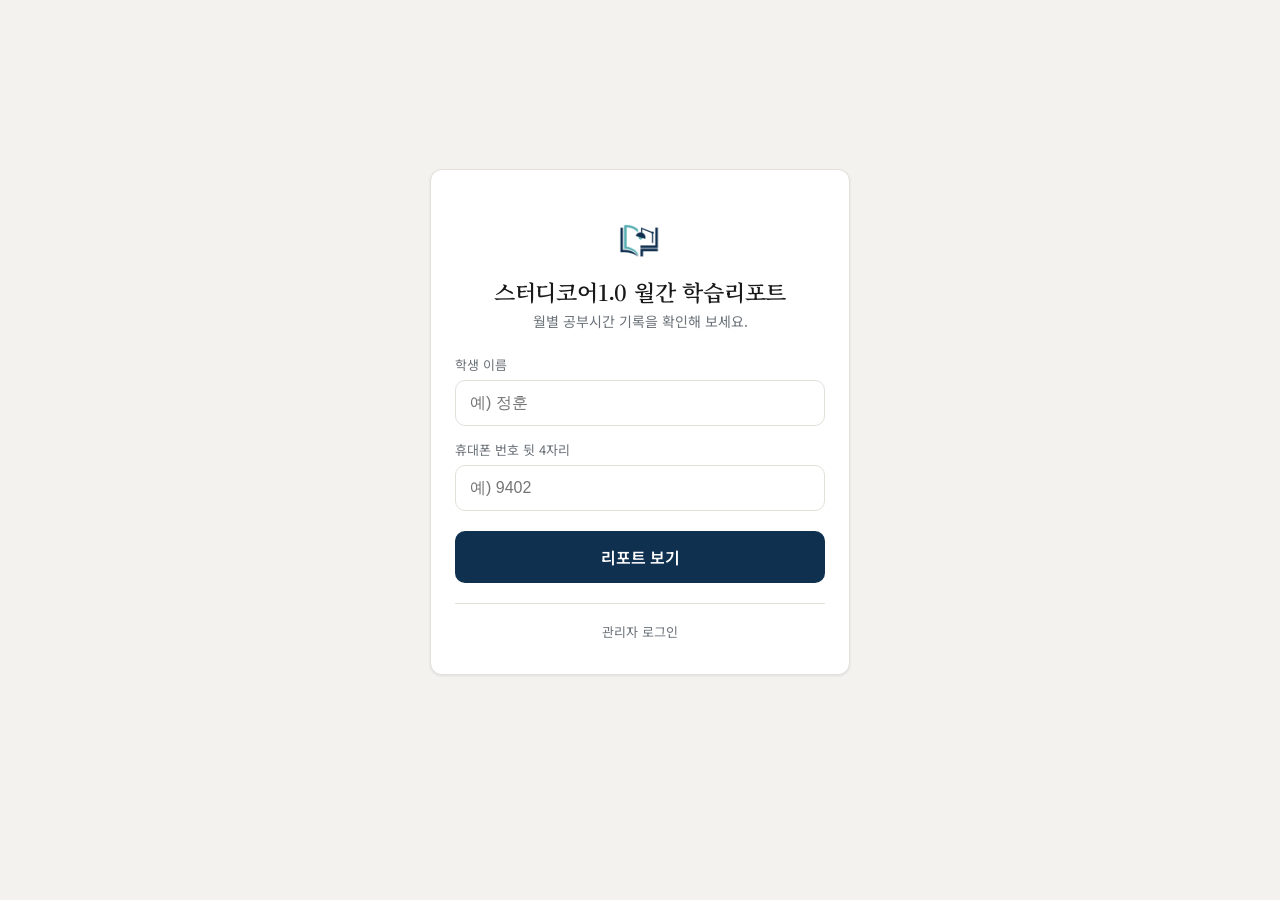
==== commit 12f94320: "학생 로그인 화면 카피 변경 + '스터디코어'→'스터디코어1.0' 표기 통일 로그인 메인=스터디코어1.0 월간 학습리포트, 서브=월별 공부시간 기록을 확인해 보세요. README·" ====
--- a/web/index.html
+++ b/web/index.html
@@ -3,23 +3,23 @@
 <head>
   <meta charset="UTF-8" />
   <meta name="viewport" content="width=device-width, initial-scale=1.0, viewport-fit=cover" />
-  <title>스터디코어 학습 리포트 | 자녀의 한 달 공부 기록</title>
-  <meta name="description" content="스터디코어 학습 리포트 — 자녀의 월간 순공부시간·출결·반 평균을 한눈에 확인하세요." />
+  <title>스터디코어1.0 학습 리포트 | 자녀의 한 달 공부 기록</title>
+  <meta name="description" content="스터디코어1.0 학습 리포트 — 자녀의 월간 순공부시간·출결·반 평균을 한눈에 확인하세요." />
   <meta name="theme-color" content="#103050" />
 
   <!-- Open Graph / Twitter -->
   <meta property="og:type" content="website" />
-  <meta property="og:site_name" content="스터디코어 학습 리포트" />
-  <meta property="og:title" content="스터디코어 학습 리포트 | 자녀의 한 달 공부 기록" />
+  <meta property="og:site_name" content="스터디코어1.0 학습 리포트" />
+  <meta property="og:title" content="스터디코어1.0 학습 리포트 | 자녀의 한 달 공부 기록" />
   <meta property="og:description" content="월간 순공부시간 · 출결 달력 · 반 평균 비교를 한눈에." />
   <meta property="og:url" content="https://report.studycore.kr" />
   <meta property="og:image" content="https://report.studycore.kr/og.png" />
   <meta property="og:image:width" content="1200" />
   <meta property="og:image:height" content="630" />
-  <meta property="og:image:alt" content="스터디코어 학습 리포트" />
+  <meta property="og:image:alt" content="스터디코어1.0 학습 리포트" />
   <meta property="og:locale" content="ko_KR" />
   <meta name="twitter:card" content="summary_large_image" />
-  <meta name="twitter:title" content="스터디코어 학습 리포트 | 자녀의 한 달 공부 기록" />
+  <meta name="twitter:title" content="스터디코어1.0 학습 리포트 | 자녀의 한 달 공부 기록" />
   <meta name="twitter:description" content="월간 순공부시간 · 출결 달력 · 반 평균 비교를 한눈에." />
   <meta name="twitter:image" content="https://report.studycore.kr/og.png" />
 
@@ -40,9 +40,9 @@
   <section id="view-login" class="view active">
     <div class="login-card">
       <div class="brand">
-        <div class="brand-mark"><img src="icon-512x512.png" alt="스터디코어" /></div>
-        <h1>스터디코어 학습 리포트</h1>
-        <p class="brand-sub">이번 달 학습 기록을 확인해 보세요</p>
+        <div class="brand-mark"><img src="icon-512x512.png" alt="스터디코어1.0" /></div>
+        <h1>스터디코어1.0 월간 학습리포트</h1>
+        <p class="brand-sub">월별 공부시간 기록을 확인해 보세요.</p>
       </div>
       <form id="login-form" autocomplete="off">
         <label>
--- a/web/styles.css
+++ b/web/styles.css
@@ -36,6 +36,43 @@
 }
 button { font-family: inherit; cursor: pointer; }
 
+/* ===== 버튼·인터랙션 피드백 (눌림 / 호버 / 포커스 / 처리중) ===== */
+button, .btn-primary, .btn-ghost, .nav-arrow, .demo-chip, .modal-close,
+.cal-cell.clickable, summary, select, a {
+  -webkit-tap-highlight-color: transparent;
+  transition: transform .08s ease, filter .15s, background-color .15s,
+    border-color .15s, box-shadow .15s, opacity .15s, color .15s;
+}
+/* 눌림: 살짝 가라앉는 느낌(모바일 탭 포함) */
+button:active, .demo-chip:active, .modal-close:active,
+.cal-cell.clickable:active { transform: scale(.96); }
+.btn-primary:active:not(:disabled) { transform: scale(.98); filter: brightness(.92); }
+.nav-arrow:not(:disabled):active { transform: scale(.9); }
+/* 호버(데스크탑) */
+.btn-primary:hover:not(:disabled) { filter: brightness(1.06); }
+.btn-ghost:hover { background: var(--fill); border-color: var(--ink-soft); color: var(--ink); }
+.nav-arrow:not(:disabled):hover { border-color: var(--primary); color: var(--primary); background: var(--primary-soft); }
+.demo-chip:hover { border-color: var(--primary); }
+.modal-close:hover { background: var(--track); color: var(--ink); }
+/* 비활성: 눌러도 안 먹는 상태를 분명히 */
+.btn-primary:disabled { opacity: .55; cursor: default; }
+button:disabled { cursor: default; }
+/* 키보드 포커스 링(접근성) */
+button:focus-visible, a:focus-visible, input:focus-visible, select:focus-visible,
+summary:focus-visible, .cal-cell.clickable:focus-visible {
+  outline: 2px solid var(--accent); outline-offset: 2px;
+}
+/* 달력 셀: 탭하면 강조 */
+.cal-cell.clickable:active { border-color: var(--primary); box-shadow: 0 0 0 2px var(--primary-soft) inset; }
+/* 처리 중(.is-busy): 텍스트 숨기고 스피너 — 로그인 등 비동기 버튼용 */
+.btn-primary.is-busy { color: transparent !important; pointer-events: none; position: relative; }
+.btn-primary.is-busy::after {
+  content: ""; position: absolute; top: 50%; left: 50%; width: 16px; height: 16px;
+  margin: -8px 0 0 -8px; border: 2px solid rgba(255, 255, 255, .45); border-top-color: #fff;
+  border-radius: 50%; animation: btnspin .6s linear infinite;
+}
+@keyframes btnspin { to { transform: rotate(360deg); } }
+
 .view { display: none; max-width: 600px; margin: 0 auto; padding: 0 16px 48px; }
 .view.active { display: block; }
 
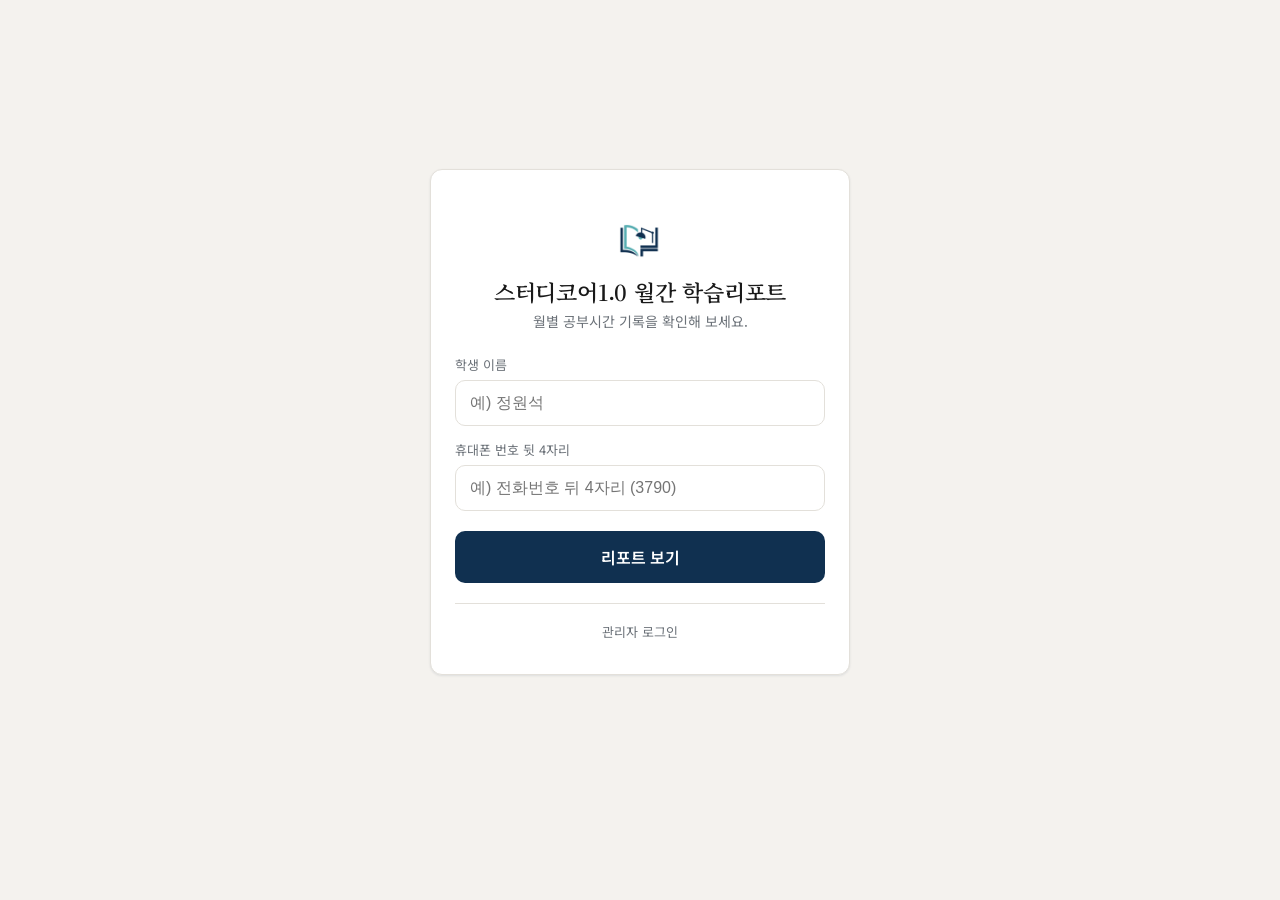
==== commit baec0c92: "로그인 화면 힌트 텍스트 변경(이름·전화번호 뒤 4자리) Co-Authored-By: Claude Opus 4.8 (1M context) <noreply@anthropic.com>" ====
--- a/web/index.html
+++ b/web/index.html
@@ -47,12 +47,12 @@
       <form id="login-form" autocomplete="off">
         <label>
           <span>학생 이름</span>
-          <input type="text" id="in-name" placeholder="예) 정훈" required />
+          <input type="text" id="in-name" placeholder="예) 정원석" required />
         </label>
         <label>
           <span>휴대폰 번호 뒷 4자리</span>
           <input type="tel" id="in-phone" inputmode="numeric" maxlength="4"
-                 pattern="[0-9]{4}" placeholder="예) 9402" required />
+                 pattern="[0-9]{4}" placeholder="예) 전화번호 뒤 4자리 (3790)" required />
         </label>
         <button type="submit" class="btn-primary">리포트 보기</button>
         <p id="login-error" class="login-error" hidden></p>
--- a/web/styles.css
+++ b/web/styles.css
@@ -212,15 +212,30 @@
 
 /* ===== 반 평균 비교 (중립 톤) ===== */
 .class-compare { background: var(--card); border-radius: var(--radius); box-shadow: var(--shadow); border: var(--card-border); padding: 16px; margin-top: 16px; }
-.cc-title { font-size: 13px; color: var(--ink-soft); margin-bottom: 12px; }
-.cc-row { margin-bottom: 12px; }
+.cc-title { font-size: 13px; color: var(--ink-soft); margin-bottom: 14px; }
+.cc-row { margin-bottom: 18px; }
 .cc-row:last-child { margin-bottom: 0; }
-.cc-row .cc-label { display: flex; justify-content: space-between; font-size: 13px; margin-bottom: 5px; }
-.cc-bar-track { background: var(--track); border-radius: 8px; height: 22px; position: relative; }
-.cc-bar { height: 100%; border-radius: 8px; background: var(--neutral-bar); position: relative; min-width: 2px; transition: width .4s; }
-.cc-avg-mark { position: absolute; top: -3px; bottom: -3px; width: 2px; background: var(--ink-soft); }
+.cc-label { font-size: 13px; margin-bottom: 8px; }
+.cc-name { color: var(--ink); font-weight: 600; }
+/* 듀얼 바 — 나 / 반평균을 같은 기준으로 나란히 비교 */
+.cc-duo-row { display: flex; align-items: center; gap: 8px; margin-bottom: 6px; }
+.cc-duo-name { flex: 0 0 38px; font-size: 11px; color: var(--ink-soft); }
+.cc-duo-track { flex: 1; height: 16px; background: var(--track); border-radius: 6px; overflow: hidden; }
+.cc-duo-bar { height: 100%; border-radius: 6px; min-width: 2px; transition: width .45s ease; }
+.cc-duo-row.avg .cc-duo-bar { background: var(--neutral-bar); }
+.cc-over .cc-duo-row.me .cc-duo-bar { background: var(--good); }
+.cc-under .cc-duo-row.me .cc-duo-bar { background: var(--neutral-bar); }
+.cc-near .cc-duo-row.me .cc-duo-bar { background: var(--accent); }
+.cc-duo-val { flex: 0 0 auto; min-width: 50px; text-align: right; font-size: 12px; font-family: var(--font-mono); }
+.cc-duo-row.me .cc-duo-val { color: var(--primary); font-weight: 700; }
+.cc-duo-row.avg .cc-duo-val { color: var(--ink-soft); }
+.cc-foot { margin-top: 4px; padding-left: 46px; }
+.cc-badge { display: inline-block; font-size: 11px; font-weight: 600; padding: 2px 9px; border-radius: 999px; white-space: nowrap; }
+.cc-badge .cc-ico { font-size: 9px; margin-right: 2px; }
+.cc-over .cc-badge { background: rgba(31, 138, 91, .12); color: var(--good); }
+.cc-under .cc-badge { background: rgba(217, 119, 6, .12); color: var(--nocheck); }
+.cc-near .cc-badge { background: var(--track); color: var(--ink-soft); }
 .cc-avg-label { font-size: 11px; color: var(--ink-soft); margin-top: 4px; }
-.cc-mine { color: var(--primary); font-weight: 700; }
 
 /* ===== 월간 상세 ===== */
 .monthly-body > section { background: var(--card); border-radius: var(--radius); box-shadow: var(--shadow); border: var(--card-border); padding: 18px 16px; margin-bottom: 14px; }
@@ -235,12 +250,21 @@
 .insight .i-tx b { color: var(--primary); font-weight: 700; }
 
 /* 막대 추이 차트 */
-.bars { display: flex; align-items: flex-end; gap: 3px; height: 150px; border-bottom: 1px solid var(--line); padding-bottom: 2px; }
+.bars { position: relative; display: flex; align-items: flex-end; gap: 3px; height: 150px; margin-top: 30px; border-bottom: 1px solid var(--line); padding-bottom: 2px; }
 .bar-wrap { flex: 1; display: flex; flex-direction: column; align-items: center; justify-content: flex-end; height: 100%; min-width: 0; }
-.bar { width: 100%; max-width: 14px; background: var(--study); border-radius: 3px 3px 0 0; min-height: 1px; }
+.bar { position: relative; width: 100%; max-width: 14px; background: var(--study); border-radius: 3px 3px 0 0; min-height: 1px; transition: height .4s; }
 .bar.weekend { background: var(--weekend); }
 .bar.nocheck { background: var(--nocheck); }
 .bar.zero { background: #d6ddd9; }
+.bar.peak { background: var(--primary); }
+/* 막대 위 수치 — 모든 막대에 세로로 상시 표시(좁은 막대 폭에서도 안 겹침) */
+.bar-val { position: absolute; bottom: 100%; left: 50%; transform: translateX(-50%); margin-bottom: 3px; writing-mode: vertical-rl; text-orientation: mixed; font-size: 8px; line-height: 1; letter-spacing: -.4px; font-family: var(--font-mono); color: var(--ink-soft); white-space: nowrap; pointer-events: none; }
+.bar.peak .bar-val { color: var(--primary); font-weight: 700; }
+.bar.weekend .bar-val { color: var(--weekend); }
+.bar.nocheck .bar-val { color: var(--nocheck); }
+/* 학습일 평균 가로 점선 */
+.bar-avg { position: absolute; left: 0; right: 0; height: 0; border-top: 1px dashed var(--ink-soft); pointer-events: none; z-index: 2; }
+.bar-avg-tag { position: absolute; right: 0; top: -8px; font-size: 9px; color: var(--ink-soft); background: var(--card); padding: 0 4px; border-radius: 3px; }
 .bar-x { display: flex; gap: 3px; margin-top: 4px; }
 .bar-x .bx { flex: 1; text-align: center; font-size: 8px; color: var(--ink-soft); min-width: 0; font-family: var(--font-mono); }
 
@@ -261,9 +285,12 @@
 .ww-item.weekend .wv { color: var(--weekend); }
 
 /* 입실 시간대 */
-.hours { display: flex; align-items: flex-end; gap: 2px; height: 80px; }
+.hours { position: relative; display: flex; align-items: flex-end; gap: 2px; height: 90px; margin-top: 20px; }
 .hours .hb { flex: 1; background: var(--study-soft); border-radius: 2px 2px 0 0; min-height: 1px; position: relative; }
 .hours .hb.peak { background: var(--primary); }
+/* 시간대별 입실 횟수 — 모든 막대 위에 세로로 상시 표시("N회"라 가로로는 좁아 겹침) */
+.hb-val { position: absolute; bottom: 100%; left: 50%; transform: translateX(-50%); margin-bottom: 2px; writing-mode: vertical-rl; text-orientation: mixed; font-size: 8px; line-height: 1; letter-spacing: -.3px; font-family: var(--font-mono); color: var(--ink-soft); white-space: nowrap; pointer-events: none; }
+.hours .hb.peak .hb-val { color: var(--primary); font-weight: 700; }
 .hours-x { display: flex; gap: 2px; margin-top: 3px; }
 .hours-x .hx { flex: 1; text-align: center; font-size: 8px; color: var(--ink-soft); }
 
@@ -309,6 +336,8 @@
 @media (min-width: 760px) {
   .view { max-width: 720px; }
   .summary-grid { grid-template-columns: repeat(4, 1fr); }
+  /* PC: 막대 간격이 충분하므로 차트 수치를 가로로 표시 */
+  .bar-val, .hb-val { writing-mode: horizontal-tb; font-size: 9px; letter-spacing: 0; }
 }
 @media (min-width: 1040px) {
   .view { max-width: 1000px; padding-bottom: 56px; }
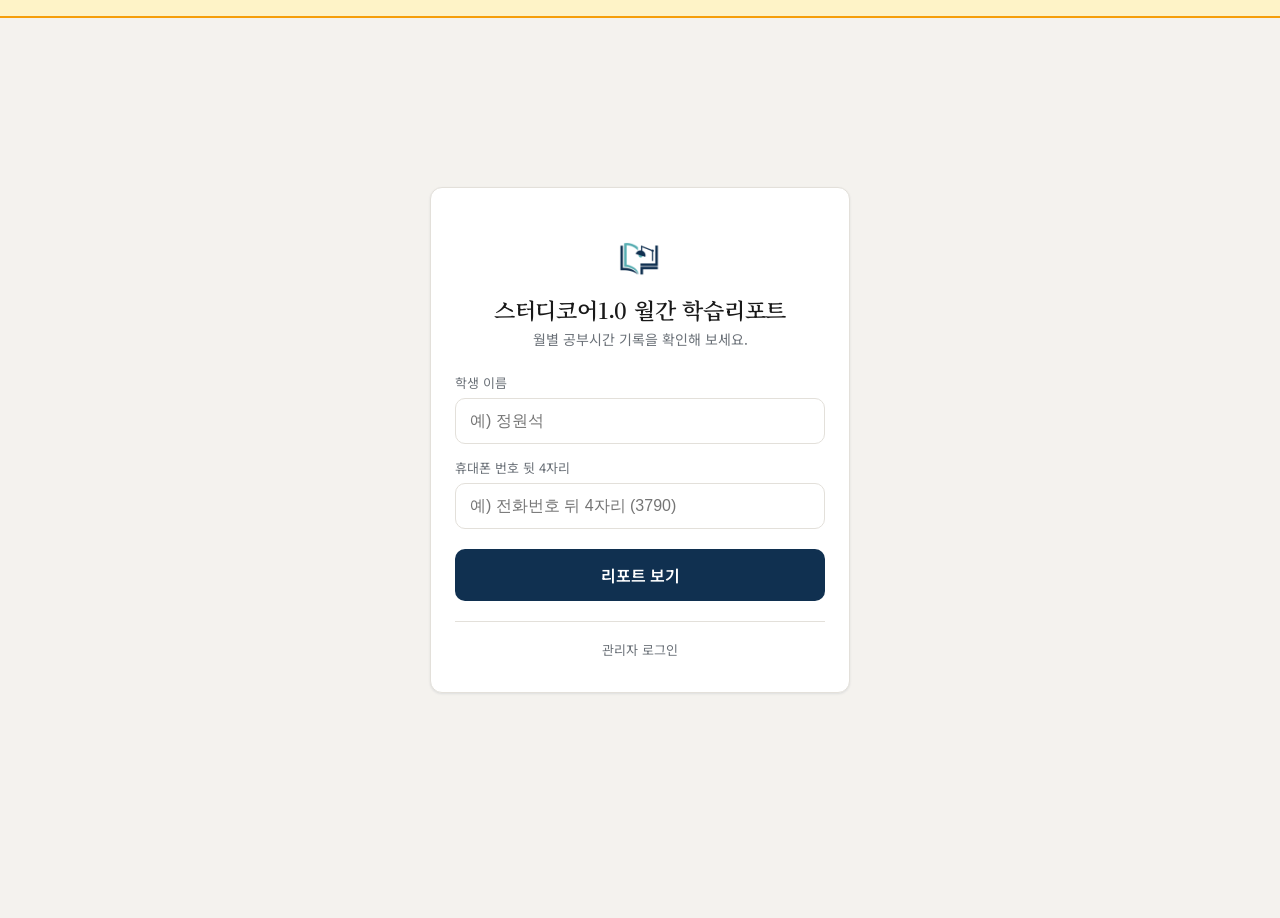
==== commit 257271e8: "feat: 리포트 화면 관리자 미리보기 모드 + 배너" ====
--- a/web/index.html
+++ b/web/index.html
@@ -36,6 +36,7 @@
   <link rel="stylesheet" href="styles.css" />
 </head>
 <body>
+  <div id="preview-banner" class="preview-banner" hidden></div>
   <!-- ===== 로그인 ===== -->
   <section id="view-login" class="view active">
     <div class="login-card">
@@ -127,6 +128,7 @@
   <script src="dataset.js"></script>
   <script src="aggregate.js"></script>
   <script src="corrections.js"></script>
+  <script src="preview.js"></script>
   <script src="app.js"></script>
 </body>
 </html>
--- a/web/styles.css
+++ b/web/styles.css
@@ -219,7 +219,7 @@
 .cc-name { color: var(--ink); font-weight: 600; }
 /* 듀얼 바 — 나 / 반평균을 같은 기준으로 나란히 비교 */
 .cc-duo-row { display: flex; align-items: center; gap: 8px; margin-bottom: 6px; }
-.cc-duo-name { flex: 0 0 38px; font-size: 11px; color: var(--ink-soft); }
+.cc-duo-name { flex: 0 0 52px; font-size: 11px; color: var(--ink-soft); }
 .cc-duo-track { flex: 1; height: 16px; background: var(--track); border-radius: 6px; overflow: hidden; }
 .cc-duo-bar { height: 100%; border-radius: 6px; min-width: 2px; transition: width .45s ease; }
 .cc-duo-row.avg .cc-duo-bar { background: var(--neutral-bar); }
@@ -229,7 +229,9 @@
 .cc-duo-val { flex: 0 0 auto; min-width: 50px; text-align: right; font-size: 12px; font-family: var(--font-mono); }
 .cc-duo-row.me .cc-duo-val { color: var(--primary); font-weight: 700; }
 .cc-duo-row.avg .cc-duo-val { color: var(--ink-soft); }
-.cc-foot { margin-top: 4px; padding-left: 46px; }
+.cc-duo-row.top .cc-duo-bar { background: var(--accent); }
+.cc-duo-row.top .cc-duo-val { color: var(--accent); font-weight: 600; }
+.cc-foot { margin-top: 4px; padding-left: 60px; }
 .cc-badge { display: inline-block; font-size: 11px; font-weight: 600; padding: 2px 9px; border-radius: 999px; white-space: nowrap; }
 .cc-badge .cc-ico { font-size: 9px; margin-right: 2px; }
 .cc-over .cc-badge { background: rgba(31, 138, 91, .12); color: var(--good); }
@@ -369,3 +371,12 @@
   .monthly-body { display: block; }
   .monthly-body > section { margin-bottom: 14px; }
 }
+
+/* 관리자 미리보기 배너 */
+.preview-banner { display:flex; align-items:center; gap:8px; flex-wrap:wrap;
+  background:#fef3c7; border-bottom:2px solid #f59e0b; color:#7c2d12;
+  padding:8px 14px; font-size:13px; position:sticky; top:0; z-index:50; }
+.preview-banner .pv-tag { background:#b45309; color:#fff; border-radius:4px;
+  padding:2px 8px; font-weight:700; font-size:12px; }
+.preview-banner .pv-txt { font-weight:500; }
+body.preview-mode #btn-logout { display:none; }
